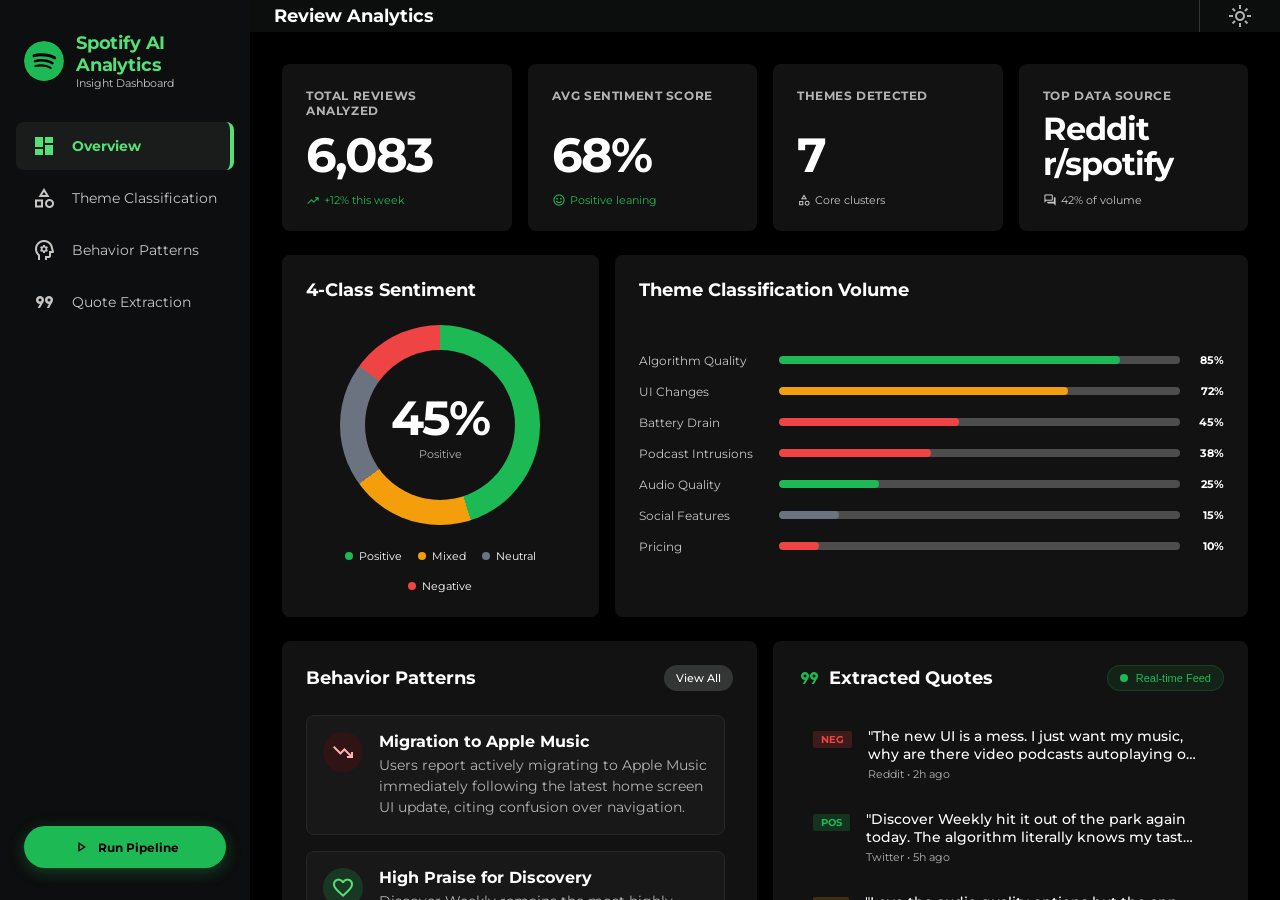
==== phase5-dashboard/frontend/index.html @ 94a859d2 "feat: complete UI features and real pipeline logs" ====
<!DOCTYPE html>
<html lang="en">
<head>
    <meta charset="utf-8" />
    <meta name="viewport" content="width=device-width, initial-scale=1.0" />
    <title>Review Analytics — Overview</title>
    <meta name="description" content="AI-Powered Review Discovery Engine — Overview Dashboard for Spotify review analysis." />
    <link rel="stylesheet" href="index.css" />
    <link href="https://fonts.googleapis.com/css2?family=Montserrat:wght@400;500;700&display=swap" rel="stylesheet" />
    <link href="https://fonts.googleapis.com/css2?family=Material+Symbols+Outlined:wght,FILL@100..700,0..1&display=swap" rel="stylesheet" />
</head>
<body>
<div class="app-layout">

    <!-- ===== SIDEBAR ===== -->
    <nav class="sidebar" id="sidebar">
        <div class="sidebar-brand">
            <div class="sidebar-brand-icon">
                <svg viewBox="0 0 24 24" fill="#1DB954" xmlns="http://www.w3.org/2000/svg">
                    <circle cx="12" cy="12" r="12" fill="#1DB954"/>
                    <path d="M17.9 10.9C14.7 9 9.35 8.8 6.3 9.75C5.8 9.9 5.3 9.6 5.15 9.15C5 8.65 5.3 8.15 5.75 8C9.3 6.95 15.15 7.15 18.85 9.35C19.3 9.6 19.45 10.2 19.2 10.65C18.95 11 18.35 11.15 17.9 10.9ZM17.75 13.7C17.5 14.05 17.05 14.2 16.7 13.95C14 12.3 9.95 11.8 6.8 12.8C6.4 12.9 5.95 12.7 5.85 12.3C5.75 11.9 5.95 11.45 6.35 11.35C9.95 10.2 14.45 10.8 17.55 12.7C17.8 12.85 18 13.35 17.75 13.7ZM16.55 16.45C16.35 16.75 15.95 16.85 15.65 16.65C13.3 15.2 10.35 14.85 6.95 15.65C6.6 15.75 6.3 15.5 6.2 15.2C6.1 14.85 6.35 14.55 6.65 14.45C10.35 13.6 13.65 14 16.25 15.6C16.6 15.75 16.7 16.2 16.55 16.45Z" fill="black"/>
                </svg>
            </div>
            <div>
                <h1>Spotify AI Analytics</h1>
                <p>Insight Dashboard</p>
            </div>
        </div>
        <ul class="sidebar-nav">
            <li><a href="index.html" class="active">
                <span class="material-symbols-outlined">dashboard</span>
                <span>Overview</span>
            </a></li>
            <li><a href="theme-classification.html">
                <span class="material-symbols-outlined">category</span>
                <span>Theme Classification</span>
            </a></li>
            <li><a href="behavior-patterns.html">
                <span class="material-symbols-outlined">psychology</span>
                <span>Behavior Patterns</span>
            </a></li>
            <li><a href="quote-extraction.html">
                <span class="material-symbols-outlined">format_quote</span>
                <span>Quote Extraction</span>
            </a></li>
        </ul>
        <div class="sidebar-footer">
            <button class="run-pipeline-btn" onclick="window.location.href='pipeline.html'">
                <span class="material-symbols-outlined" style="font-size:18px;">play_arrow</span>
                Run Pipeline
            </button>
        </div>
    </nav>

    <!-- ===== MAIN CONTENT ===== -->
    <main class="main-content">
        <!-- Top Navigation Bar -->
        <header class="topbar">
            <h2 class="topbar-title">Review Analytics</h2>
            <div class="topbar-actions">
                <div class="topbar-icon-group">
                    <button class="topbar-icon-btn" onclick="toggleTheme()" title="Toggle Theme">
                        <span class="material-symbols-outlined">light_mode</span>
                    </button>
                </div>
            </div>
        </header>

        <!-- Dashboard Content -->
        <div class="page-content">

            <!-- Row 1: KPI Cards -->
            <section class="kpi-grid" id="kpi-cards">
                <div class="kpi-card">
                    <p class="kpi-label">Total Reviews Analyzed</p>
                    <h3 class="kpi-value" id="kpi-total">6,083</h3>
                    <div class="kpi-change positive">
                        <span class="material-symbols-outlined">trending_up</span>
                        <span>+12% this week</span>
                    </div>
                </div>
                <div class="kpi-card">
                    <p class="kpi-label">Avg Sentiment Score</p>
                    <h3 class="kpi-value" id="kpi-sentiment">68%</h3>
                    <div class="kpi-change positive">
                        <span class="material-symbols-outlined">sentiment_satisfied</span>
                        <span>Positive leaning</span>
                    </div>
                </div>
                <div class="kpi-card">
                    <p class="kpi-label">Themes Detected</p>
                    <h3 class="kpi-value" id="kpi-themes">7</h3>
                    <div class="kpi-change neutral">
                        <span class="material-symbols-outlined">category</span>
                        <span>Core clusters</span>
                    </div>
                </div>
                <div class="kpi-card">
                    <p class="kpi-label">Top Data Source</p>
                    <h3 class="kpi-value smaller" id="kpi-source">Reddit r/spotify</h3>
                    <div class="kpi-change neutral">
                        <span class="material-symbols-outlined">forum</span>
                        <span>42% of volume</span>
                    </div>
                </div>
            </section>

            <!-- Row 2: Charts -->
            <section class="grid-3-col">
                <!-- Doughnut Chart: 4-Class Sentiment -->
                <div class="chart-bg doughnut-container" style="min-height: 300px;">
                    <h4 class="chart-title" style="align-self: flex-start; width: 100%;">4-Class Sentiment</h4>
                    <div class="doughnut" id="doughnut-chart">
                        <div class="doughnut-center">
                            <span class="value" id="doughnut-value">45%</span>
                            <span class="label" id="doughnut-label">Positive</span>
                        </div>
                    </div>
                    <div class="doughnut-legend">
                        <div class="legend-item"><div class="legend-dot" style="background:#1DB954;"></div>Positive</div>
                        <div class="legend-item"><div class="legend-dot" style="background:#F59E0B;"></div>Mixed</div>
                        <div class="legend-item"><div class="legend-dot" style="background:#6B7280;"></div>Neutral</div>
                        <div class="legend-item"><div class="legend-dot" style="background:#EF4444;"></div>Negative</div>
                    </div>
                </div>

                <!-- Bar Chart: Theme Classification Volume -->
                <div class="chart-bg" style="min-height: 300px; display: flex; flex-direction: column;">
                    <h4 class="chart-title">Theme Classification Volume</h4>
                    <div class="bar-chart" id="theme-bar-chart" style="display: flex; flex-direction: column; gap: 4px; flex-grow: 1; justify-content: center;">
                        <div class="bar-wrap">
                            <span class="bar-label">Algorithm Quality</span>
                            <div class="bar-track"><div class="bar-fill" style="width: 85%;"></div></div>
                            <span class="bar-percent">85%</span>
                        </div>
                        <div class="bar-wrap">
                            <span class="bar-label">UI Changes</span>
                            <div class="bar-track"><div class="bar-fill" style="width: 72%; background-color: #F59E0B;"></div></div>
                            <span class="bar-percent">72%</span>
                        </div>
                        <div class="bar-wrap">
                            <span class="bar-label">Battery Drain</span>
                            <div class="bar-track"><div class="bar-fill" style="width: 45%; background-color: #EF4444;"></div></div>
                            <span class="bar-percent">45%</span>
                        </div>
                        <div class="bar-wrap">
                            <span class="bar-label">Podcast Intrusions</span>
                            <div class="bar-track"><div class="bar-fill" style="width: 38%; background-color: #EF4444;"></div></div>
                            <span class="bar-percent">38%</span>
                        </div>
                        <div class="bar-wrap">
                            <span class="bar-label">Audio Quality</span>
                            <div class="bar-track"><div class="bar-fill" style="width: 25%;"></div></div>
                            <span class="bar-percent">25%</span>
                        </div>
                        <div class="bar-wrap">
                            <span class="bar-label">Social Features</span>
                            <div class="bar-track"><div class="bar-fill" style="width: 15%; background-color: #6B7280;"></div></div>
                            <span class="bar-percent">15%</span>
                        </div>
                        <div class="bar-wrap">
                            <span class="bar-label">Pricing</span>
                            <div class="bar-track"><div class="bar-fill" style="width: 10%; background-color: #EF4444;"></div></div>
                            <span class="bar-percent">10%</span>
                        </div>
                    </div>
                </div>
            </section>

            <!-- Row 3: Behavior Patterns & Extracted Quotes -->
            <section class="grid-2-col" style="height: 400px;">
                <!-- Behavior Patterns -->
                <div class="chart-bg" style="display: flex; flex-direction: column; height: 100%; overflow: hidden;">
                    <div class="section-header">
                        <h4 class="chart-title" style="margin-bottom: 0;">Behavior Patterns</h4>
                        <a href="behavior-patterns.html" class="view-all-btn">View All</a>
                    </div>
                    <div style="display: flex; flex-direction: column; gap: 16px; overflow-y: auto; padding-right: 8px;">
                        <div class="pattern-card">
                            <div class="pattern-icon" style="background: rgba(147, 0, 10, 0.2); color: #ffb4ab;">
                                <span class="material-symbols-outlined">trending_down</span>
                            </div>
                            <div>
                                <h5 class="pattern-title">Migration to Apple Music</h5>
                                <p class="pattern-desc">Users report actively migrating to Apple Music immediately following the latest home screen UI update, citing confusion over navigation.</p>
                            </div>
                        </div>
                        <div class="pattern-card">
                            <div class="pattern-icon" style="background: rgba(29, 185, 84, 0.2); color: #53e076;">
                                <span class="material-symbols-outlined">favorite</span>
                            </div>
                            <div>
                                <h5 class="pattern-title">High Praise for Discovery</h5>
                                <p class="pattern-desc">Discover Weekly remains the most highly praised feature, heavily anchoring user retention despite other UI complaints.</p>
                            </div>
                        </div>
                        <div class="pattern-card">
                            <div class="pattern-icon" style="background: rgba(52, 53, 53, 0.5); color: #c8c6c5;">
                                <span class="material-symbols-outlined">headset_off</span>
                            </div>
                            <div>
                                <h5 class="pattern-title">Podcast Fatigue</h5>
                                <p class="pattern-desc">A growing segment of music-only users express frustration over forced podcast recommendations in their primary feed.</p>
                            </div>
                        </div>
                    </div>
                </div>

                <!-- Extracted Quotes -->
                <div class="chart-bg" style="display: flex; flex-direction: column; height: 100%; overflow: hidden;">
                    <div class="section-header">
                        <h4 class="chart-title" style="margin-bottom: 0; display: flex; align-items: center; gap: 8px;">
                            <span class="material-symbols-outlined" style="color: var(--color-primary);">format_quote</span>
                            Extracted Quotes
                        </h4>
                        <button class="realtime-btn">
                            <div class="realtime-dot pulse-dot"></div>
                            Real-time Feed
                        </button>
                    </div>
                    <div style="display: flex; flex-direction: column; flex-grow: 1; overflow-y: auto; padding-right: 8px; gap: 4px;">
                        <div class="list-row">
                            <div style="width: 48px; padding-top: 4px; display: flex; justify-content: center;">
                                <span class="badge badge-neg">NEG</span>
                            </div>
                            <div style="flex-grow: 1;">
                                <p class="quote-text">"The new UI is a mess. I just want my music, why are there video podcasts autoplaying on my home screen? Cancelled and moved to Apple."</p>
                                <span class="quote-meta">Reddit • 2h ago</span>
                            </div>
                        </div>
                        <div class="list-row">
                            <div style="width: 48px; padding-top: 4px; display: flex; justify-content: center;">
                                <span class="badge badge-pos">POS</span>
                            </div>
                            <div style="flex-grow: 1;">
                                <p class="quote-text">"Discover Weekly hit it out of the park again today. The algorithm literally knows my taste better than I do."</p>
                                <span class="quote-meta">Twitter • 5h ago</span>
                            </div>
                        </div>
                        <div class="list-row">
                            <div style="width: 48px; padding-top: 4px; display: flex; justify-content: center;">
                                <span class="badge badge-mix">MIX</span>
                            </div>
                            <div style="flex-grow: 1;">
                                <p class="quote-text">"Love the audio quality options but the app drains my battery so fast now. Have to keep it plugged in while driving."</p>
                                <span class="quote-meta">App Store Review • 1d ago</span>
                            </div>
                        </div>
                        <div class="list-row">
                            <div style="width: 48px; padding-top: 4px; display: flex; justify-content: center;">
                                <span class="badge badge-neu">NEU</span>
                            </div>
                            <div style="flex-grow: 1;">
                                <p class="quote-text">"Did they change the font size on desktop? Everything looks slightly larger today."</p>
                                <span class="quote-meta">Reddit • 1d ago</span>
                            </div>
                        </div>
                        <div class="list-row">
                            <div style="width: 48px; padding-top: 4px; display: flex; justify-content: center;">
                                <span class="badge badge-neg">NEG</span>
                            </div>
                            <div style="flex-grow: 1;">
                                <p class="quote-text">"Stop trying to make me use the 'Smart Shuffle' feature. It turns itself on randomly and ruins my carefully curated playlists."</p>
                                <span class="quote-meta">Spotify Community • 2d ago</span>
                            </div>
                        </div>
                    </div>
                </div>
            </section>

        </div>
    </main>
</div>

<script src="app.js"></script>
</body>
</html>
---- phase5-dashboard/frontend/index.css ----
/* ========================================
   Shared Design System — Spotify-themed
   Review Analytics Dashboard
   ======================================== */

/* --- CSS Variables (Design Tokens) --- */
:root {
    /* Core Palette */
    --color-black: #000000;
    --color-surface: #121212;
    --color-surface-hover: #1a1a1a;
    --color-surface-card: #181818;
    --color-surface-elevated: #282828;
    --color-surface-highest: #343535;
    --color-surface-container: #1e2020;
    --color-surface-container-low: #1a1c1c;
    --color-surface-container-lowest: #0d0e0f;

    /* Brand */
    --color-primary: #1DB954;
    --color-primary-light: #53e076;
    --color-primary-fixed: #72fe8f;

    /* Text */
    --color-text-primary: #FFFFFF;
    --color-text-secondary: #B3B3B3;
    --color-text-tertiary: #757575;
    --color-text-muted: #c8c6c5;

    /* Sentiment */
    --color-positive: #1DB954;
    --color-mixed: #F59E0B;
    --color-neutral: #6B7280;
    --color-negative: #EF4444;
    --color-frustrated: #E22134;

    /* Spacing */
    --sidebar-width: 250px;
    --topbar-height: 64px;
    --gutter: 24px;
    --card-gap: 16px;
    --container-padding: 32px;

    /* Typography */
    --font-family: 'Montserrat', 'Inter', 'Circular', sans-serif;
}

/* --- Base Reset --- */
*,
*::before,
*::after {
    box-sizing: border-box;
    margin: 0;
    padding: 0;
}

body {
    font-family: var(--font-family);
    background-color: var(--color-black);
    color: var(--color-text-primary);
    -webkit-font-smoothing: antialiased;
    -moz-osx-font-smoothing: grayscale;
    overflow: hidden;
    height: 100vh;
    width: 100vw;
}

a {
    text-decoration: none;
    color: inherit;
}

/* --- Scrollbar --- */
::-webkit-scrollbar {
    width: 8px;
    height: 8px;
}

::-webkit-scrollbar-track {
    background: transparent;
}

::-webkit-scrollbar-thumb {
    background: #3e3e3e;
    border-radius: 4px;
}

::-webkit-scrollbar-thumb:hover {
    background: #555;
}

/* --- Layout Shells --- */
.app-layout {
    display: flex;
    height: 100vh;
    overflow: hidden;
}

/* --- Sidebar --- */
.sidebar {
    position: fixed;
    left: 0;
    top: 0;
    width: var(--sidebar-width);
    height: 100vh;
    background-color: var(--color-surface-container-lowest);
    display: flex;
    flex-direction: column;
    padding: var(--container-padding) 0;
    z-index: 40;
}

.sidebar-brand {
    padding: 0 var(--gutter);
    margin-bottom: 32px;
    display: flex;
    align-items: center;
    gap: 12px;
}

.sidebar-brand-icon {
    width: 40px;
    height: 40px;
    border-radius: 50%;
    display: flex;
    align-items: center;
    justify-content: center;
    flex-shrink: 0;
    overflow: hidden;
}

.sidebar-brand-icon img,
.sidebar-brand-icon svg {
    width: 100%;
    height: 100%;
    object-fit: contain;
}

.sidebar-brand h1 {
    font-size: 18px;
    font-weight: 700;
    color: var(--color-primary-light);
    letter-spacing: -0.01em;
}

.sidebar-brand p {
    font-size: 11px;
    color: var(--color-text-muted);
}

/* Navigation Links */
.sidebar-nav {
    flex: 1;
    display: flex;
    flex-direction: column;
    gap: 4px;
    padding: 0 16px;
    list-style: none;
}

.sidebar-nav a {
    display: flex;
    align-items: center;
    gap: 16px;
    padding: 12px 16px;
    border-radius: 8px;
    font-size: 14px;
    font-weight: 400;
    color: var(--color-text-muted);
    transition: all 0.2s ease;
}

.sidebar-nav a:hover {
    color: var(--color-text-primary);
    background-color: var(--color-surface-elevated);
}

.sidebar-nav a.active {
    color: var(--color-primary-light);
    font-weight: 700;
    background-color: var(--color-surface-container-low);
    border-right: 4px solid var(--color-primary-light);
}

.sidebar-nav a.active .material-symbols-outlined {
    font-variation-settings: 'FILL' 1;
}

/* Sidebar Footer */
.sidebar-footer {
    padding: 0 var(--gutter);
    margin-top: auto;
}

.sidebar-footer .run-pipeline-btn {
    width: 100%;
    display: flex;
    align-items: center;
    justify-content: center;
    gap: 8px;
    padding: 12px;
    background-color: var(--color-primary);
    border: none;
    border-radius: 9999px;
    color: #000;
    font-size: 12px;
    font-weight: 700;
    cursor: pointer;
    transition: all 0.2s ease;
    box-shadow: 0 4px 16px rgba(29, 185, 84, 0.3);
}

.sidebar-footer .run-pipeline-btn:hover {
    background-color: var(--color-primary-light);
    transform: scale(1.03);
    box-shadow: 0 6px 20px rgba(29, 185, 84, 0.45);
}

.sidebar-footer .run-pipeline-btn .material-symbols-outlined {
    color: #000;
}

/* --- Main Content Area --- */
.main-content {
    margin-left: var(--sidebar-width);
    flex-grow: 1;
    height: 100vh;
    overflow-y: auto;
    display: flex;
    flex-direction: column;
    background-color: var(--color-black);
}

/* --- Top Navigation Bar --- */
.topbar {
    position: sticky;
    top: 0;
    z-index: 50;
    width: 100%;
    height: var(--topbar-height);
    background: rgba(18, 20, 20, 0.7);
    backdrop-filter: blur(12px);
    -webkit-backdrop-filter: blur(12px);
    display: flex;
    align-items: center;
    justify-content: space-between;
    padding: 0 var(--gutter);
}

.topbar-title {
    font-size: 18px;
    font-weight: 700;
    color: var(--color-text-primary);
}

.topbar-actions {
    display: flex;
    align-items: center;
    gap: 24px;
}

.topbar-search {
    position: relative;
    width: 280px;
}

.topbar-search .material-symbols-outlined {
    position: absolute;
    left: 12px;
    top: 50%;
    transform: translateY(-50%);
    color: var(--color-text-tertiary);
    font-size: 20px;
}

.topbar-search input {
    width: 100%;
    background-color: #2a2a2a;
    color: var(--color-text-primary);
    border: 1px solid transparent;
    border-radius: 9999px;
    padding: 8px 16px 8px 40px;
    font-size: 14px;
    font-family: var(--font-family);
    outline: none;
    transition: all 0.2s ease;
}

.topbar-search input::placeholder {
    color: var(--color-text-tertiary);
}

.topbar-search input:focus {
    border-color: var(--color-primary);
}

.topbar-btn {
    display: flex;
    align-items: center;
    gap: 8px;
    padding: 6px 16px;
    border: 1px solid #3d4a3d;
    border-radius: 9999px;
    background: transparent;
    color: var(--color-text-primary);
    font-size: 12px;
    font-weight: 700;
    cursor: pointer;
    transition: background-color 0.2s ease;
    font-family: var(--font-family);
}

.topbar-btn:hover {
    background-color: var(--color-surface-elevated);
}

.topbar-btn .material-symbols-outlined {
    font-size: 18px;
}

.topbar-icon-group {
    display: flex;
    align-items: center;
    gap: 12px;
    border-left: 1px solid var(--color-surface-highest);
    padding-left: 24px;
}

.topbar-icon-btn {
    background: none;
    border: none;
    color: var(--color-text-secondary);
    cursor: pointer;
    padding: 4px;
    border-radius: 50%;
    transition: color 0.2s ease;
    position: relative;
    display: flex;
    align-items: center;
    justify-content: center;
}

.topbar-icon-btn:hover {
    color: var(--color-text-primary);
}

.notification-dot {
    position: absolute;
    top: 2px;
    right: 2px;
    width: 8px;
    height: 8px;
    background-color: var(--color-primary);
    border-radius: 50%;
    border: 2px solid var(--color-surface-elevated);
}

.topbar-avatar {
    width: 32px;
    height: 32px;
    border-radius: 50%;
    object-fit: cover;
    cursor: pointer;
    border: 2px solid var(--color-surface-highest);
    transition: border-color 0.2s ease;
}

.topbar-avatar:hover {
    border-color: var(--color-primary);
}

/* --- Page Content Container --- */
.page-content {
    padding: var(--container-padding);
    max-width: 1600px;
    width: 100%;
    margin: 0 auto;
    display: flex;
    flex-direction: column;
    gap: var(--gutter);
    padding-bottom: 96px;
}

/* --- KPI Cards --- */
.kpi-grid {
    display: grid;
    grid-template-columns: repeat(4, 1fr);
    gap: var(--card-gap);
}

.kpi-card {
    background-color: var(--color-surface);
    border-radius: 8px;
    padding: 24px;
    display: flex;
    flex-direction: column;
    gap: 8px;
    transition: background-color 0.2s ease, transform 0.2s ease;
}

.kpi-card:hover {
    background-color: var(--color-surface-hover);
    transform: translateY(-2px);
}

.kpi-card .kpi-label {
    font-size: 12px;
    font-weight: 700;
    color: var(--color-text-secondary);
    text-transform: uppercase;
    letter-spacing: 0.05em;
}

.kpi-card .kpi-value {
    font-size: 48px;
    font-weight: 700;
    color: var(--color-text-primary);
    letter-spacing: -0.04em;
    line-height: 1.1;
    margin-top: auto;
}

.kpi-card .kpi-value.smaller {
    font-size: 32px;
    letter-spacing: -0.03em;
}

.kpi-card .kpi-change {
    display: flex;
    align-items: center;
    gap: 4px;
    font-size: 11px;
    margin-top: 4px;
}

.kpi-change.positive {
    color: var(--color-primary);
}

.kpi-change.neutral {
    color: var(--color-text-muted);
}

.kpi-change .material-symbols-outlined {
    font-size: 14px;
}

/* --- Chart Cards --- */
.chart-bg {
    background-color: var(--color-surface);
    border-radius: 8px;
    padding: 24px;
}

.chart-title {
    font-size: 18px;
    font-weight: 700;
    margin-bottom: 24px;
}

/* --- Doughnut Chart (CSS) --- */
.doughnut-container {
    display: flex;
    flex-direction: column;
    align-items: center;
    justify-content: center;
}

.doughnut {
    width: 200px;
    height: 200px;
    border-radius: 50%;
    background: conic-gradient(
        var(--color-positive) 0% 45%,
        var(--color-mixed) 45% 65%,
        var(--color-neutral) 65% 85%,
        var(--color-negative) 85% 100%
    );
    position: relative;
    display: flex;
    justify-content: center;
    align-items: center;
    margin-bottom: 24px;
}

.doughnut::after {
    content: '';
    width: 150px;
    height: 150px;
    border-radius: 50%;
    background-color: var(--color-surface);
    position: absolute;
}

.doughnut-center {
    position: absolute;
    z-index: 10;
    display: flex;
    flex-direction: column;
    align-items: center;
}

.doughnut-center .value {
    font-size: 48px;
    font-weight: 700;
    letter-spacing: -0.04em;
}

.doughnut-center .label {
    font-size: 11px;
    color: var(--color-text-secondary);
}

.doughnut-legend {
    display: flex;
    flex-wrap: wrap;
    justify-content: center;
    gap: 16px;
    font-size: 11px;
}

.legend-item {
    display: flex;
    align-items: center;
    gap: 6px;
}

.legend-dot {
    width: 8px;
    height: 8px;
    border-radius: 50%;
}

/* --- Bar Chart --- */
.bar-wrap {
    display: flex;
    align-items: center;
    margin-bottom: 12px;
}

.bar-label {
    width: 140px;
    font-size: 12px;
    color: var(--color-text-muted);
    white-space: nowrap;
    overflow: hidden;
    text-overflow: ellipsis;
    padding-right: 8px;
}

.bar-track {
    flex-grow: 1;
    height: 8px;
    background-color: #4d4d4d;
    border-radius: 4px;
    overflow: hidden;
}

.bar-fill {
    height: 100%;
    border-radius: 4px;
    background-color: var(--color-primary);
    transition: width 0.6s ease;
}

.bar-percent {
    font-size: 11px;
    font-weight: 700;
    margin-left: 12px;
    width: 32px;
    text-align: right;
}

/* --- Sentiment Badges --- */
.badge {
    display: inline-block;
    font-size: 10px;
    font-weight: 700;
    padding: 2px 8px;
    border-radius: 2px;
    text-transform: uppercase;
}

.badge-pos {
    background-color: rgba(29, 185, 84, 0.2);
    color: var(--color-positive);
}

.badge-mix {
    background-color: rgba(245, 158, 11, 0.2);
    color: var(--color-mixed);
}

.badge-neu {
    background-color: rgba(107, 114, 128, 0.2);
    color: #9CA3AF;
}

.badge-neg {
    background-color: rgba(239, 68, 68, 0.2);
    color: var(--color-negative);
}

/* --- Behavior Pattern Cards --- */
.pattern-card {
    background-color: var(--color-surface-card);
    border-radius: 8px;
    padding: 16px;
    border: 1px solid var(--color-surface-elevated);
    display: flex;
    gap: 16px;
    align-items: flex-start;
    transition: background-color 0.2s ease;
    cursor: pointer;
}

.pattern-card:hover {
    background-color: #202020;
}

.pattern-icon {
    width: 40px;
    height: 40px;
    border-radius: 50%;
    display: flex;
    align-items: center;
    justify-content: center;
    flex-shrink: 0;
}

.pattern-title {
    font-size: 16px;
    font-weight: 700;
    margin-bottom: 4px;
}

.pattern-desc {
    font-size: 14px;
    color: var(--color-text-secondary);
    line-height: 1.5;
}

/* --- Quote List Row --- */
.list-row {
    background-color: transparent;
    border-radius: 4px;
    padding: 12px 16px;
    transition: background-color 0.2s ease;
    display: flex;
    align-items: flex-start;
    gap: 16px;
}

.list-row:hover {
    background-color: var(--color-surface-elevated);
}

.list-row .quote-text {
    font-size: 14px;
    font-weight: 500;
    color: var(--color-text-primary);
    display: -webkit-box;
    -webkit-line-clamp: 2;
    -webkit-box-orient: vertical;
    overflow: hidden;
}

.list-row .quote-meta {
    font-size: 11px;
    color: var(--color-text-secondary);
    margin-top: 4px;
}

/* --- Section Headers --- */
.section-header {
    display: flex;
    align-items: center;
    justify-content: space-between;
    margin-bottom: 24px;
}

.view-all-btn {
    font-size: 11px;
    font-weight: 500;
    color: var(--color-text-primary);
    background-color: var(--color-surface-highest);
    border: none;
    padding: 6px 12px;
    border-radius: 9999px;
    cursor: pointer;
    transition: background-color 0.2s ease;
}

.view-all-btn:hover {
    background-color: #3e3e3e;
}

/* --- Pulse Animation --- */
@keyframes pulse-dot {
    0% {
        transform: scale(0.95);
        box-shadow: 0 0 0 0 rgba(29, 185, 84, 0.7);
    }
    70% {
        transform: scale(1);
        box-shadow: 0 0 0 6px rgba(29, 185, 84, 0);
    }
    100% {
        transform: scale(0.95);
        box-shadow: 0 0 0 0 rgba(29, 185, 84, 0);
    }
}

.pulse-dot {
    animation: pulse-dot 2s infinite;
}

/* --- Realtime Feed Button --- */
.realtime-btn {
    display: flex;
    align-items: center;
    gap: 8px;
    font-size: 11px;
    font-weight: 500;
    color: var(--color-primary);
    background: rgba(29, 185, 84, 0.1);
    border: 1px solid rgba(29, 185, 84, 0.2);
    padding: 6px 12px;
    border-radius: 9999px;
    cursor: pointer;
    transition: background-color 0.2s ease;
}

.realtime-btn:hover {
    background: rgba(29, 185, 84, 0.2);
}

.realtime-dot {
    width: 8px;
    height: 8px;
    border-radius: 50%;
    background-color: var(--color-primary);
}

/* --- Keyword Chips --- */
.keyword-chip {
    display: inline-block;
    background: transparent;
    border: 1px solid #535353;
    border-radius: 9999px;
    padding: 4px 12px;
    font-size: 11px;
    font-weight: 700;
    color: var(--color-text-secondary);
    margin-right: 8px;
    margin-bottom: 8px;
}

/* --- Sentiment Bar --- */
.sentiment-bar {
    display: flex;
    height: 6px;
    border-radius: 3px;
    overflow: hidden;
    width: 100%;
    margin: 12px 0 16px;
}

.s-green { background-color: var(--color-positive); }
.s-yellow { background-color: #F4C430; }
.s-grey { background-color: #535353; }
.s-red { background-color: var(--color-frustrated); }

/* --- Pill Filter Buttons --- */
.pill-filters {
    display: flex;
    align-items: center;
    gap: 12px;
    flex-wrap: wrap;
}

.pill-btn {
    padding: 8px 20px;
    border-radius: 9999px;
    font-size: 12px;
    font-weight: 700;
    border: 1px solid #3d4a3d;
    background: transparent;
    color: var(--color-text-primary);
    cursor: pointer;
    transition: all 0.2s ease;
    font-family: var(--font-family);
}

.pill-btn:hover {
    border-color: var(--color-primary);
    color: var(--color-primary);
}

.pill-btn.active {
    background-color: var(--color-primary);
    color: #000;
    border-color: var(--color-primary);
    box-shadow: 0 4px 12px rgba(29, 185, 84, 0.2);
}

/* --- Run Pipeline Button --- */
.run-pipeline-btn {
    display: flex;
    align-items: center;
    gap: 8px;
    padding: 8px 20px;
    background-color: var(--color-primary);
    color: #000;
    border: none;
    border-radius: 9999px;
    font-size: 12px;
    font-weight: 700;
    cursor: pointer;
    transition: all 0.2s ease;
    font-family: var(--font-family);
}

.run-pipeline-btn:hover {
    background-color: var(--color-primary-light);
    transform: scale(1.05);
}

.run-pipeline-btn .material-symbols-outlined {
    font-size: 18px;
}

/* --- Responsive Grid Utilities --- */
.grid-2-col {
    display: grid;
    grid-template-columns: 1fr 1fr;
    gap: var(--card-gap);
}

.grid-3-col {
    display: grid;
    grid-template-columns: 1fr 2fr;
    gap: var(--card-gap);
}

/* --- Meta Tag Pills --- */
.meta-tag {
    display: inline-flex;
    align-items: center;
    padding: 4px 12px;
    border-radius: 9999px;
    font-size: 11px;
    font-weight: 700;
    background-color: var(--color-surface-container);
    border: 1px solid var(--color-surface-highest);
    color: var(--color-text-secondary);
}

.meta-tag.impact-high {
    color: var(--color-primary);
    border-color: rgba(29, 185, 84, 0.3);
}

.meta-tag.impact-medium {
    color: #ffb4ab;
    border-color: rgba(255, 180, 171, 0.3);
}

.meta-tag.impact-low {
    color: var(--color-text-muted);
    border-color: rgba(162, 161, 160, 0.3);
}

/* --- Theme Grid (for Quote Extraction) --- */
.theme-tag {
    display: inline-block;
    padding: 4px 10px;
    border-radius: 4px;
    font-size: 11px;
    font-weight: 700;
    background-color: var(--color-surface-highest);
    color: var(--color-text-secondary);
    border: 1px solid transparent;
    transition: border-color 0.2s ease;
}

/* --- Material Icons Setup --- */
.material-symbols-outlined {
    font-variation-settings: 'FILL' 0;
    vertical-align: middle;
}

.material-symbols-outlined.fill {
    font-variation-settings: 'FILL' 1;
}


/* --- Light Mode Overrides --- */
body.light-mode {
    --color-black: #f6f6f6;
    --color-surface: #ffffff;
    --color-surface-hover: #f0f0f0;
    --color-surface-card: #ffffff;
    --color-surface-elevated: #ffffff;
    --color-surface-highest: #e0e0e0;
    --color-surface-container: #eaeaea;
    --color-surface-container-low: #f5f5f5;
    --color-surface-container-lowest: #fafafa;
    --color-text-primary: #000000;
    --color-text-secondary: #4d4d4d;
    --color-text-tertiary: #666666;
    --color-text-muted: #999999;
}
body.light-mode .sidebar {
    background-color: #ffffff;
    border-right: 1px solid #dcdcdc;
}
body.light-mode .topbar {
    background-color: #f6f6f6;
    border-bottom: 1px solid #dcdcdc;
}
body.light-mode .run-pipeline-btn {
    color: #ffffff;
}
body.light-mode .tracklist-header {
    background-color: #eaeaea;
    color: #4d4d4d;
}
body.light-mode .track-row {
    background-color: #ffffff;
    border-bottom: 1px solid #eaeaea;
}
body.light-mode .track-row:hover {
    background-color: #f5f5f5;
}
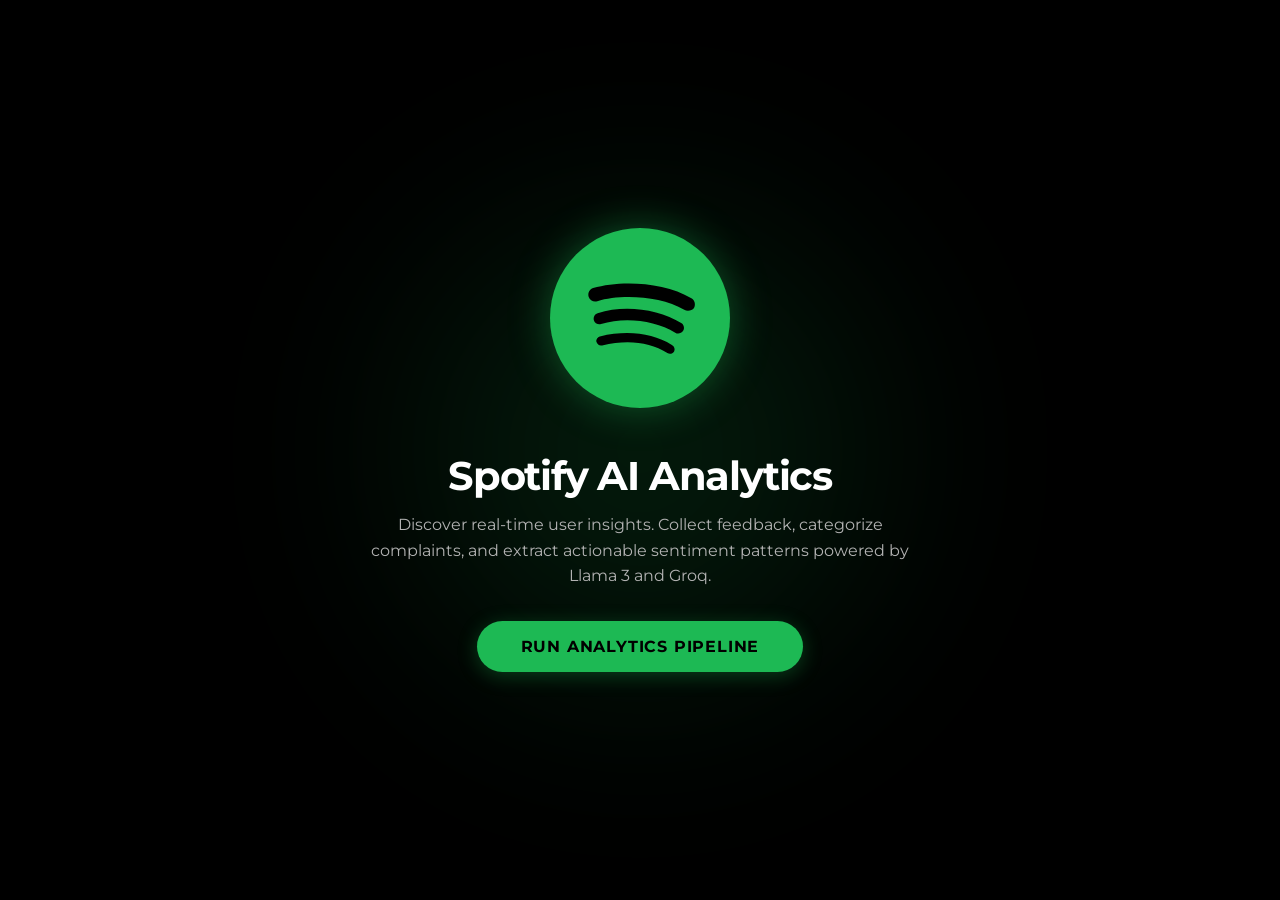
==== commit 5cc0926b: "feat: restructure frontend flow, add welcome landing page, make pipeline steps dynamic" ====
--- a/phase5-dashboard/frontend/index.html
+++ b/phase5-dashboard/frontend/index.html
@@ -3,275 +3,171 @@
 <head>
     <meta charset="utf-8" />
     <meta name="viewport" content="width=device-width, initial-scale=1.0" />
-    <title>Review Analytics — Overview</title>
-    <meta name="description" content="AI-Powered Review Discovery Engine — Overview Dashboard for Spotify review analysis." />
+    <title>Spotify AI Analytics — Welcome</title>
     <link rel="stylesheet" href="index.css" />
     <link href="https://fonts.googleapis.com/css2?family=Montserrat:wght@400;500;700&display=swap" rel="stylesheet" />
-    <link href="https://fonts.googleapis.com/css2?family=Material+Symbols+Outlined:wght,FILL@100..700,0..1&display=swap" rel="stylesheet" />
+    <style>
+        body {
+            background-color: var(--color-black);
+            display: flex;
+            align-items: center;
+            justify-content: center;
+            min-height: 100vh;
+            overflow: hidden;
+            position: relative;
+            font-family: var(--font-family);
+        }
+
+        .welcome-container {
+            text-align: center;
+            max-width: 650px;
+            padding: 40px;
+            z-index: 10;
+            display: flex;
+            flex-direction: column;
+            align-items: center;
+            gap: 32px;
+        }
+
+        /* Ambient glowing background */
+        .ambient-glow {
+            position: absolute;
+            width: 450px;
+            height: 450px;
+            background-color: var(--color-primary);
+            border-radius: 50%;
+            opacity: 0.15;
+            filter: blur(120px);
+            pointer-events: none;
+            z-index: 1;
+            animation: float-glow 8s ease-in-out infinite alternate;
+        }
+
+        @keyframes float-glow {
+            0% { transform: translate(-30px, -30px) scale(0.9); opacity: 0.12; }
+            100% { transform: translate(30px, 30px) scale(1.1); opacity: 0.18; }
+        }
+
+        /* Animating Spotify Logo */
+        .logo-container {
+            width: 180px;
+            height: 180px;
+            position: relative;
+            display: flex;
+            align-items: center;
+            justify-content: center;
+            margin-bottom: 12px;
+        }
+
+        .spotify-logo-svg {
+            width: 100%;
+            height: 100%;
+            filter: drop-shadow(0 0 20px rgba(29, 185, 84, 0.4));
+            animation: pulse-logo 3s ease-in-out infinite;
+        }
+
+        @keyframes pulse-logo {
+            0%, 100% {
+                transform: scale(1);
+                filter: drop-shadow(0 0 15px rgba(29, 185, 84, 0.4));
+            }
+            50% {
+                transform: scale(1.08);
+                filter: drop-shadow(0 0 35px rgba(29, 185, 84, 0.8));
+            }
+        }
+
+        /* Wave effects around logo */
+        .pulse-wave {
+            position: absolute;
+            width: 100%;
+            height: 100%;
+            border: 2px solid var(--color-primary);
+            border-radius: 50%;
+            opacity: 0;
+            pointer-events: none;
+            animation: ripple-wave 3s cubic-bezier(0.1, 0.8, 0.3, 1) infinite;
+        }
+        .pulse-wave:nth-child(2) {
+            animation-delay: 1.5s;
+        }
+
+        @keyframes ripple-wave {
+            0% { transform: scale(0.9); opacity: 0.8; }
+            100% { transform: scale(1.6); opacity: 0; }
+        }
+
+        /* Text Styles */
+        h1 {
+            font-size: 40px;
+            font-weight: 700;
+            letter-spacing: -0.03em;
+            color: var(--color-text-primary);
+            margin: 0;
+            line-height: 1.2;
+        }
+
+        p {
+            font-size: 16px;
+            color: var(--color-text-secondary);
+            line-height: 1.6;
+            margin: 0;
+        }
+
+        /* Play Button (Spotify theme) */
+        .btn-launch {
+            display: inline-flex;
+            align-items: center;
+            justify-content: center;
+            background-color: var(--color-primary);
+            color: #000000;
+            font-size: 16px;
+            font-weight: 700;
+            padding: 16px 44px;
+            border-radius: 500px;
+            border: none;
+            cursor: pointer;
+            transition: all 0.3s cubic-bezier(0.4, 0, 0.2, 1);
+            text-transform: uppercase;
+            letter-spacing: 0.05em;
+            box-shadow: 0 4px 20px rgba(29, 185, 84, 0.3);
+            text-decoration: none;
+        }
+
+        .btn-launch:hover {
+            background-color: var(--color-primary-light);
+            transform: scale(1.05);
+            box-shadow: 0 8px 30px rgba(29, 185, 84, 0.5);
+        }
+
+        .btn-launch:active {
+            transform: scale(0.98);
+        }
+    </style>
 </head>
 <body>
-<div class="app-layout">
 
-    <!-- ===== SIDEBAR ===== -->
-    <nav class="sidebar" id="sidebar">
-        <div class="sidebar-brand">
-            <div class="sidebar-brand-icon">
-                <svg viewBox="0 0 24 24" fill="#1DB954" xmlns="http://www.w3.org/2000/svg">
-                    <circle cx="12" cy="12" r="12" fill="#1DB954"/>
-                    <path d="M17.9 10.9C14.7 9 9.35 8.8 6.3 9.75C5.8 9.9 5.3 9.6 5.15 9.15C5 8.65 5.3 8.15 5.75 8C9.3 6.95 15.15 7.15 18.85 9.35C19.3 9.6 19.45 10.2 19.2 10.65C18.95 11 18.35 11.15 17.9 10.9ZM17.75 13.7C17.5 14.05 17.05 14.2 16.7 13.95C14 12.3 9.95 11.8 6.8 12.8C6.4 12.9 5.95 12.7 5.85 12.3C5.75 11.9 5.95 11.45 6.35 11.35C9.95 10.2 14.45 10.8 17.55 12.7C17.8 12.85 18 13.35 17.75 13.7ZM16.55 16.45C16.35 16.75 15.95 16.85 15.65 16.65C13.3 15.2 10.35 14.85 6.95 15.65C6.6 15.75 6.3 15.5 6.2 15.2C6.1 14.85 6.35 14.55 6.65 14.45C10.35 13.6 13.65 14 16.25 15.6C16.6 15.75 16.7 16.2 16.55 16.45Z" fill="black"/>
-                </svg>
-            </div>
-            <div>
-                <h1>Spotify AI Analytics</h1>
-                <p>Insight Dashboard</p>
-            </div>
+    <div class="ambient-glow"></div>
+
+    <div class="welcome-container">
+        <div class="logo-container">
+            <div class="pulse-wave"></div>
+            <div class="pulse-wave"></div>
+            <svg class="spotify-logo-svg" viewBox="0 0 24 24" fill="none" xmlns="http://www.w3.org/2000/svg">
+                <circle cx="12" cy="12" r="12" fill="#1DB954"/>
+                <path d="M17.9 10.9C14.7 9 9.35 8.8 6.3 9.75C5.8 9.9 5.3 9.6 5.15 9.15C5 8.65 5.3 8.15 5.75 8C9.3 6.95 15.15 7.15 18.85 9.35C19.3 9.6 19.45 10.2 19.2 10.65C18.95 11 18.35 11.15 17.9 10.9ZM17.75 13.7C17.5 14.05 17.05 14.2 16.7 13.95C14 12.3 9.95 11.8 6.8 12.8C6.4 12.9 5.95 12.7 5.85 12.3C5.75 11.9 5.95 11.45 6.35 11.35C9.95 10.2 14.45 10.8 17.55 12.7C17.8 12.85 18 13.35 17.75 13.7ZM16.55 16.45C16.35 16.75 15.95 16.85 15.65 16.65C13.3 15.2 10.35 14.85 6.95 15.65C6.6 15.75 6.3 15.5 6.2 15.2C6.1 14.85 6.35 14.55 6.65 14.45C10.35 13.6 13.65 14 16.25 15.6C16.6 15.75 16.7 16.2 16.55 16.45Z" fill="black"/>
+            </svg>
         </div>
-        <ul class="sidebar-nav">
-            <li><a href="index.html" class="active">
-                <span class="material-symbols-outlined">dashboard</span>
-                <span>Overview</span>
-            </a></li>
-            <li><a href="theme-classification.html">
-                <span class="material-symbols-outlined">category</span>
-                <span>Theme Classification</span>
-            </a></li>
-            <li><a href="behavior-patterns.html">
-                <span class="material-symbols-outlined">psychology</span>
-                <span>Behavior Patterns</span>
-            </a></li>
-            <li><a href="quote-extraction.html">
-                <span class="material-symbols-outlined">format_quote</span>
-                <span>Quote Extraction</span>
-            </a></li>
-        </ul>
-        <div class="sidebar-footer">
-            <button class="run-pipeline-btn" onclick="window.location.href='pipeline.html'">
-                <span class="material-symbols-outlined" style="font-size:18px;">play_arrow</span>
-                Run Pipeline
-            </button>
+
+        <div>
+            <h1>Spotify AI Analytics</h1>
+            <p style="margin-top: 12px;">Discover real-time user insights. Collect feedback, categorize complaints, and extract actionable sentiment patterns powered by Llama 3 and Groq.</p>
         </div>
-    </nav>
 
-    <!-- ===== MAIN CONTENT ===== -->
-    <main class="main-content">
-        <!-- Top Navigation Bar -->
-        <header class="topbar">
-            <h2 class="topbar-title">Review Analytics</h2>
-            <div class="topbar-actions">
-                <div class="topbar-icon-group">
-                    <button class="topbar-icon-btn" onclick="toggleTheme()" title="Toggle Theme">
-                        <span class="material-symbols-outlined">light_mode</span>
-                    </button>
-                </div>
-            </div>
-        </header>
+        <a href="pipeline.html" class="btn-launch">
+            Run Analytics Pipeline
+        </a>
+    </div>
 
-        <!-- Dashboard Content -->
-        <div class="page-content">
-
-            <!-- Row 1: KPI Cards -->
-            <section class="kpi-grid" id="kpi-cards">
-                <div class="kpi-card">
-                    <p class="kpi-label">Total Reviews Analyzed</p>
-                    <h3 class="kpi-value" id="kpi-total">6,083</h3>
-                    <div class="kpi-change positive">
-                        <span class="material-symbols-outlined">trending_up</span>
-                        <span>+12% this week</span>
-                    </div>
-                </div>
-                <div class="kpi-card">
-                    <p class="kpi-label">Avg Sentiment Score</p>
-                    <h3 class="kpi-value" id="kpi-sentiment">68%</h3>
-                    <div class="kpi-change positive">
-                        <span class="material-symbols-outlined">sentiment_satisfied</span>
-                        <span>Positive leaning</span>
-                    </div>
-                </div>
-                <div class="kpi-card">
-                    <p class="kpi-label">Themes Detected</p>
-                    <h3 class="kpi-value" id="kpi-themes">7</h3>
-                    <div class="kpi-change neutral">
-                        <span class="material-symbols-outlined">category</span>
-                        <span>Core clusters</span>
-                    </div>
-                </div>
-                <div class="kpi-card">
-                    <p class="kpi-label">Top Data Source</p>
-                    <h3 class="kpi-value smaller" id="kpi-source">Reddit r/spotify</h3>
-                    <div class="kpi-change neutral">
-                        <span class="material-symbols-outlined">forum</span>
-                        <span>42% of volume</span>
-                    </div>
-                </div>
-            </section>
-
-            <!-- Row 2: Charts -->
-            <section class="grid-3-col">
-                <!-- Doughnut Chart: 4-Class Sentiment -->
-                <div class="chart-bg doughnut-container" style="min-height: 300px;">
-                    <h4 class="chart-title" style="align-self: flex-start; width: 100%;">4-Class Sentiment</h4>
-                    <div class="doughnut" id="doughnut-chart">
-                        <div class="doughnut-center">
-                            <span class="value" id="doughnut-value">45%</span>
-                            <span class="label" id="doughnut-label">Positive</span>
-                        </div>
-                    </div>
-                    <div class="doughnut-legend">
-                        <div class="legend-item"><div class="legend-dot" style="background:#1DB954;"></div>Positive</div>
-                        <div class="legend-item"><div class="legend-dot" style="background:#F59E0B;"></div>Mixed</div>
-                        <div class="legend-item"><div class="legend-dot" style="background:#6B7280;"></div>Neutral</div>
-                        <div class="legend-item"><div class="legend-dot" style="background:#EF4444;"></div>Negative</div>
-                    </div>
-                </div>
-
-                <!-- Bar Chart: Theme Classification Volume -->
-                <div class="chart-bg" style="min-height: 300px; display: flex; flex-direction: column;">
-                    <h4 class="chart-title">Theme Classification Volume</h4>
-                    <div class="bar-chart" id="theme-bar-chart" style="display: flex; flex-direction: column; gap: 4px; flex-grow: 1; justify-content: center;">
-                        <div class="bar-wrap">
-                            <span class="bar-label">Algorithm Quality</span>
-                            <div class="bar-track"><div class="bar-fill" style="width: 85%;"></div></div>
-                            <span class="bar-percent">85%</span>
-                        </div>
-                        <div class="bar-wrap">
-                            <span class="bar-label">UI Changes</span>
-                            <div class="bar-track"><div class="bar-fill" style="width: 72%; background-color: #F59E0B;"></div></div>
-                            <span class="bar-percent">72%</span>
-                        </div>
-                        <div class="bar-wrap">
-                            <span class="bar-label">Battery Drain</span>
-                            <div class="bar-track"><div class="bar-fill" style="width: 45%; background-color: #EF4444;"></div></div>
-                            <span class="bar-percent">45%</span>
-                        </div>
-                        <div class="bar-wrap">
-                            <span class="bar-label">Podcast Intrusions</span>
-                            <div class="bar-track"><div class="bar-fill" style="width: 38%; background-color: #EF4444;"></div></div>
-                            <span class="bar-percent">38%</span>
-                        </div>
-                        <div class="bar-wrap">
-                            <span class="bar-label">Audio Quality</span>
-                            <div class="bar-track"><div class="bar-fill" style="width: 25%;"></div></div>
-                            <span class="bar-percent">25%</span>
-                        </div>
-                        <div class="bar-wrap">
-                            <span class="bar-label">Social Features</span>
-                            <div class="bar-track"><div class="bar-fill" style="width: 15%; background-color: #6B7280;"></div></div>
-                            <span class="bar-percent">15%</span>
-                        </div>
-                        <div class="bar-wrap">
-                            <span class="bar-label">Pricing</span>
-                            <div class="bar-track"><div class="bar-fill" style="width: 10%; background-color: #EF4444;"></div></div>
-                            <span class="bar-percent">10%</span>
-                        </div>
-                    </div>
-                </div>
-            </section>
-
-            <!-- Row 3: Behavior Patterns & Extracted Quotes -->
-            <section class="grid-2-col" style="height: 400px;">
-                <!-- Behavior Patterns -->
-                <div class="chart-bg" style="display: flex; flex-direction: column; height: 100%; overflow: hidden;">
-                    <div class="section-header">
-                        <h4 class="chart-title" style="margin-bottom: 0;">Behavior Patterns</h4>
-                        <a href="behavior-patterns.html" class="view-all-btn">View All</a>
-                    </div>
-                    <div style="display: flex; flex-direction: column; gap: 16px; overflow-y: auto; padding-right: 8px;">
-                        <div class="pattern-card">
-                            <div class="pattern-icon" style="background: rgba(147, 0, 10, 0.2); color: #ffb4ab;">
-                                <span class="material-symbols-outlined">trending_down</span>
-                            </div>
-                            <div>
-                                <h5 class="pattern-title">Migration to Apple Music</h5>
-                                <p class="pattern-desc">Users report actively migrating to Apple Music immediately following the latest home screen UI update, citing confusion over navigation.</p>
-                            </div>
-                        </div>
-                        <div class="pattern-card">
-                            <div class="pattern-icon" style="background: rgba(29, 185, 84, 0.2); color: #53e076;">
-                                <span class="material-symbols-outlined">favorite</span>
-                            </div>
-                            <div>
-                                <h5 class="pattern-title">High Praise for Discovery</h5>
-                                <p class="pattern-desc">Discover Weekly remains the most highly praised feature, heavily anchoring user retention despite other UI complaints.</p>
-                            </div>
-                        </div>
-                        <div class="pattern-card">
-                            <div class="pattern-icon" style="background: rgba(52, 53, 53, 0.5); color: #c8c6c5;">
-                                <span class="material-symbols-outlined">headset_off</span>
-                            </div>
-                            <div>
-                                <h5 class="pattern-title">Podcast Fatigue</h5>
-                                <p class="pattern-desc">A growing segment of music-only users express frustration over forced podcast recommendations in their primary feed.</p>
-                            </div>
-                        </div>
-                    </div>
-                </div>
-
-                <!-- Extracted Quotes -->
-                <div class="chart-bg" style="display: flex; flex-direction: column; height: 100%; overflow: hidden;">
-                    <div class="section-header">
-                        <h4 class="chart-title" style="margin-bottom: 0; display: flex; align-items: center; gap: 8px;">
-                            <span class="material-symbols-outlined" style="color: var(--color-primary);">format_quote</span>
-                            Extracted Quotes
-                        </h4>
-                        <button class="realtime-btn">
-                            <div class="realtime-dot pulse-dot"></div>
-                            Real-time Feed
-                        </button>
-                    </div>
-                    <div style="display: flex; flex-direction: column; flex-grow: 1; overflow-y: auto; padding-right: 8px; gap: 4px;">
-                        <div class="list-row">
-                            <div style="width: 48px; padding-top: 4px; display: flex; justify-content: center;">
-                                <span class="badge badge-neg">NEG</span>
-                            </div>
-                            <div style="flex-grow: 1;">
-                                <p class="quote-text">"The new UI is a mess. I just want my music, why are there video podcasts autoplaying on my home screen? Cancelled and moved to Apple."</p>
-                                <span class="quote-meta">Reddit • 2h ago</span>
-                            </div>
-                        </div>
-                        <div class="list-row">
-                            <div style="width: 48px; padding-top: 4px; display: flex; justify-content: center;">
-                                <span class="badge badge-pos">POS</span>
-                            </div>
-                            <div style="flex-grow: 1;">
-                                <p class="quote-text">"Discover Weekly hit it out of the park again today. The algorithm literally knows my taste better than I do."</p>
-                                <span class="quote-meta">Twitter • 5h ago</span>
-                            </div>
-                        </div>
-                        <div class="list-row">
-                            <div style="width: 48px; padding-top: 4px; display: flex; justify-content: center;">
-                                <span class="badge badge-mix">MIX</span>
-                            </div>
-                            <div style="flex-grow: 1;">
-                                <p class="quote-text">"Love the audio quality options but the app drains my battery so fast now. Have to keep it plugged in while driving."</p>
-                                <span class="quote-meta">App Store Review • 1d ago</span>
-                            </div>
-                        </div>
-                        <div class="list-row">
-                            <div style="width: 48px; padding-top: 4px; display: flex; justify-content: center;">
-                                <span class="badge badge-neu">NEU</span>
-                            </div>
-                            <div style="flex-grow: 1;">
-                                <p class="quote-text">"Did they change the font size on desktop? Everything looks slightly larger today."</p>
-                                <span class="quote-meta">Reddit • 1d ago</span>
-                            </div>
-                        </div>
-                        <div class="list-row">
-                            <div style="width: 48px; padding-top: 4px; display: flex; justify-content: center;">
-                                <span class="badge badge-neg">NEG</span>
-                            </div>
-                            <div style="flex-grow: 1;">
-                                <p class="quote-text">"Stop trying to make me use the 'Smart Shuffle' feature. It turns itself on randomly and ruins my carefully curated playlists."</p>
-                                <span class="quote-meta">Spotify Community • 2d ago</span>
-                            </div>
-                        </div>
-                    </div>
-                </div>
-            </section>
-
-        </div>
-    </main>
-</div>
-
-<script src="app.js"></script>
 </body>
 </html>
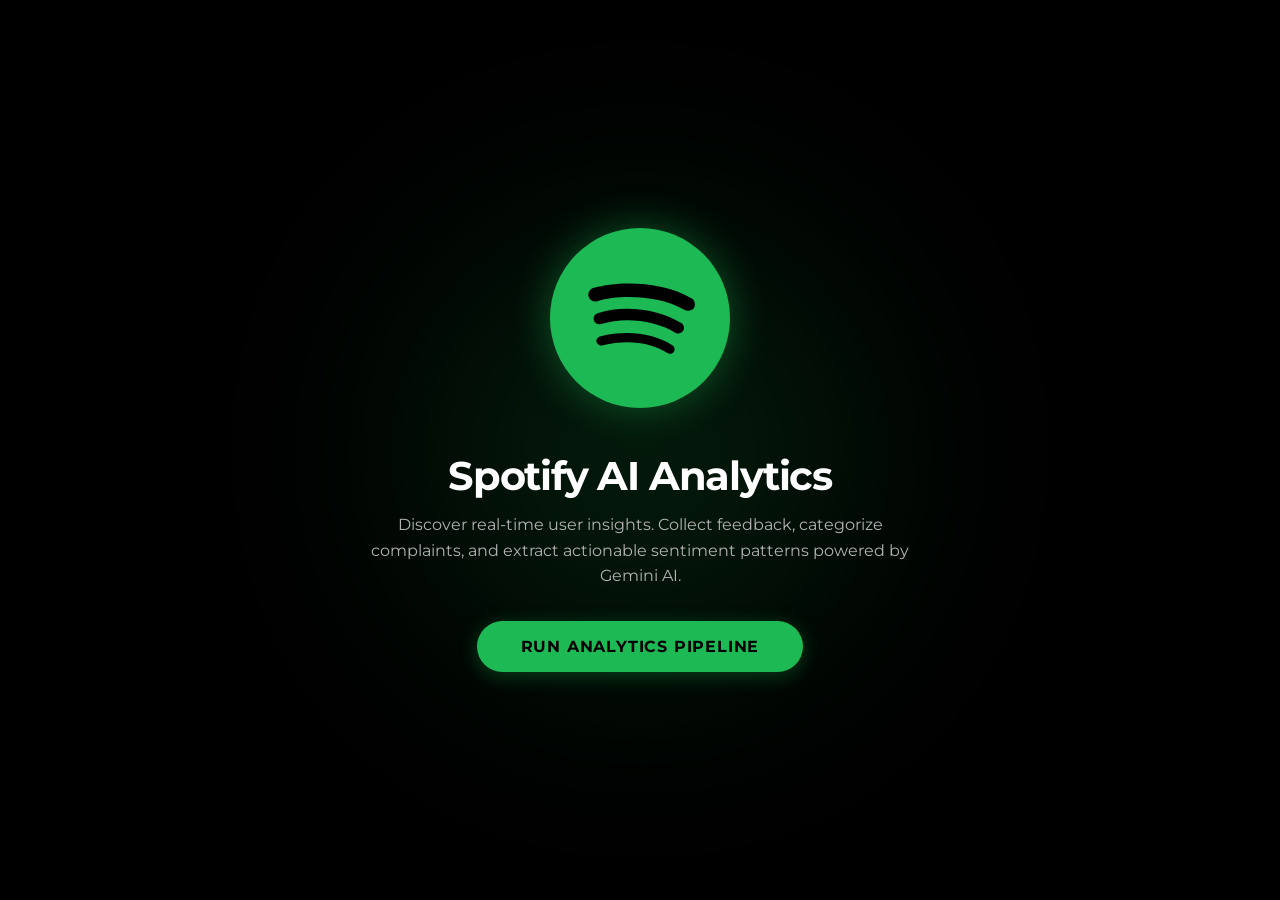
==== commit 0c66af70: "Configure Vercel deployment and apply pipeline fixes" ====
--- a/phase5-dashboard/frontend/index.html
+++ b/phase5-dashboard/frontend/index.html
@@ -161,7 +161,7 @@
 
         <div>
             <h1>Spotify AI Analytics</h1>
-            <p style="margin-top: 12px;">Discover real-time user insights. Collect feedback, categorize complaints, and extract actionable sentiment patterns powered by Llama 3 and Groq.</p>
+            <p style="margin-top: 12px;">Discover real-time user insights. Collect feedback, categorize complaints, and extract actionable sentiment patterns powered by Gemini AI.</p>
         </div>
 
         <a href="pipeline.html" class="btn-launch">
--- a/phase5-dashboard/frontend/index.css
+++ b/phase5-dashboard/frontend/index.css
@@ -615,7 +615,7 @@
 }
 
 .pattern-card:hover {
-    background-color: #202020;
+    background-color: var(--color-surface-hover);
 }
 
 .pattern-icon {
@@ -652,7 +652,7 @@
 }
 
 .list-row:hover {
-    background-color: var(--color-surface-elevated);
+    background-color: var(--color-surface-hover);
 }
 
 .list-row .quote-text {
